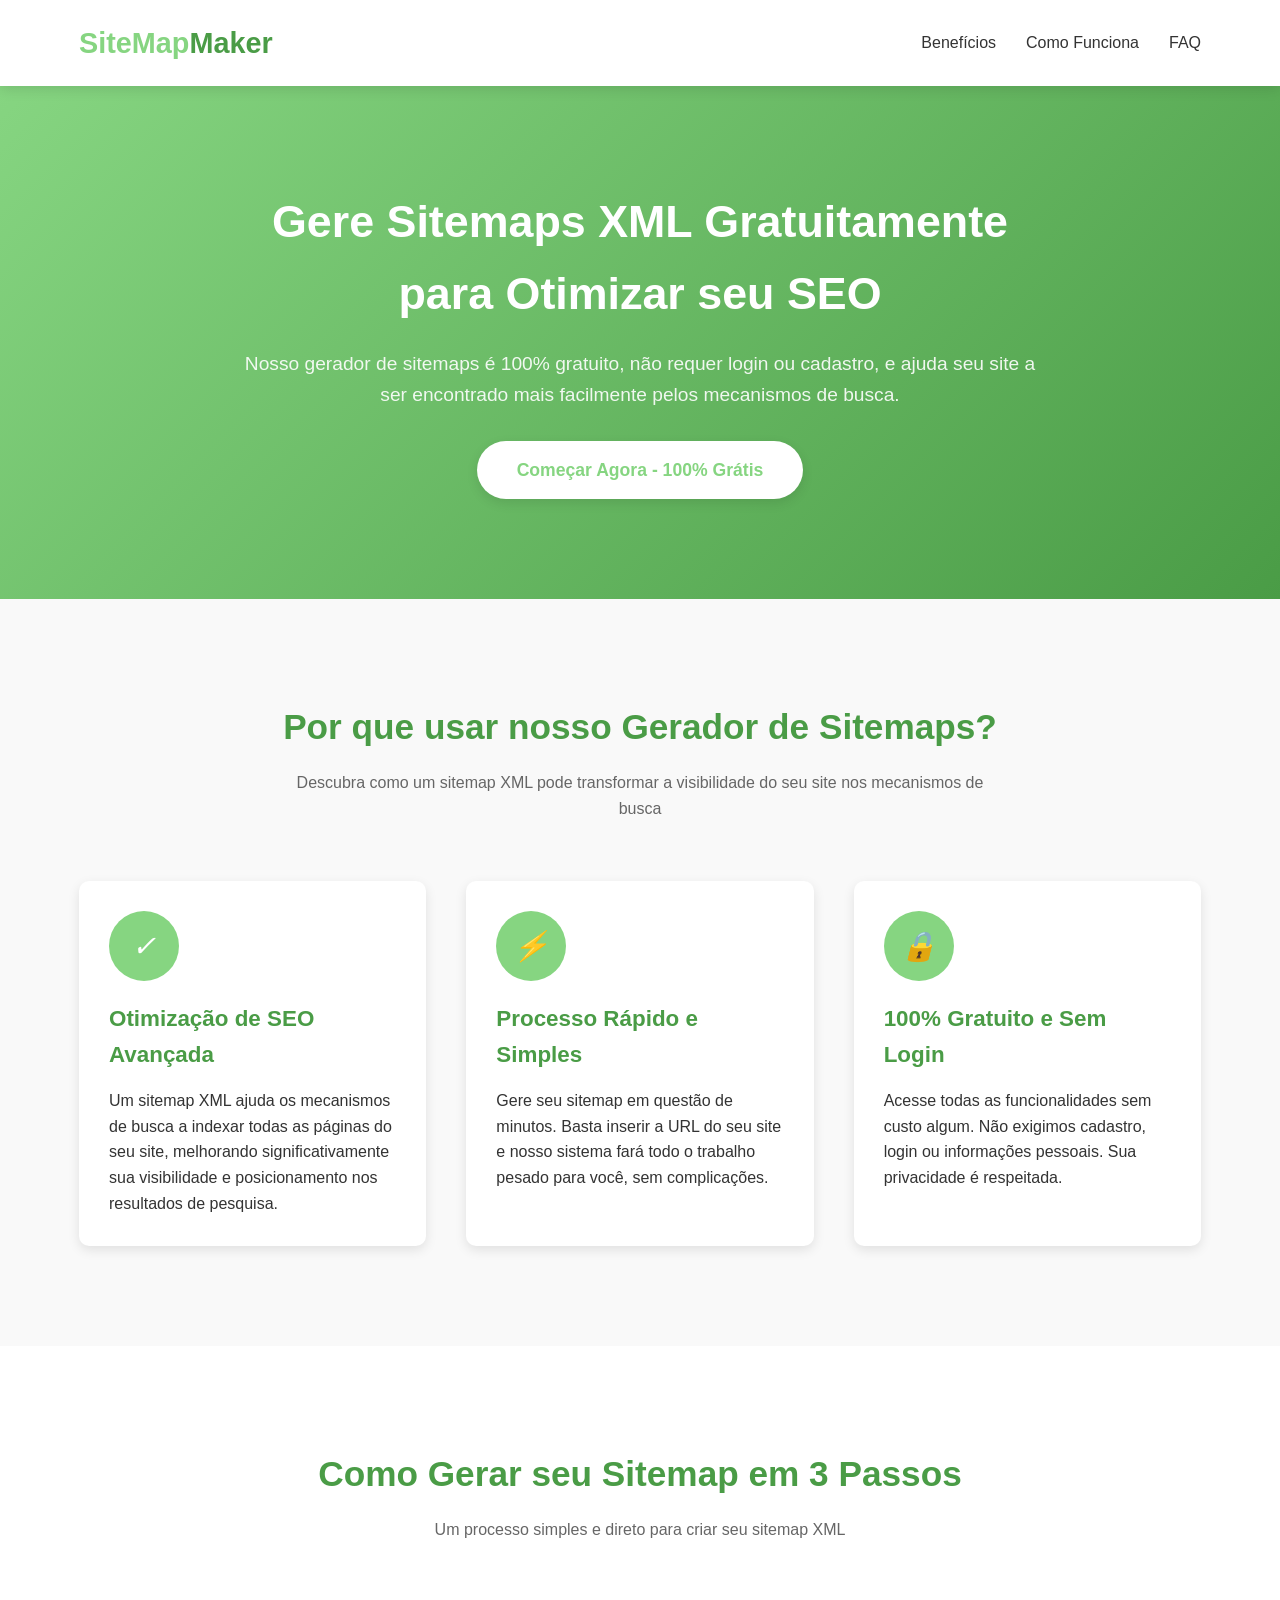
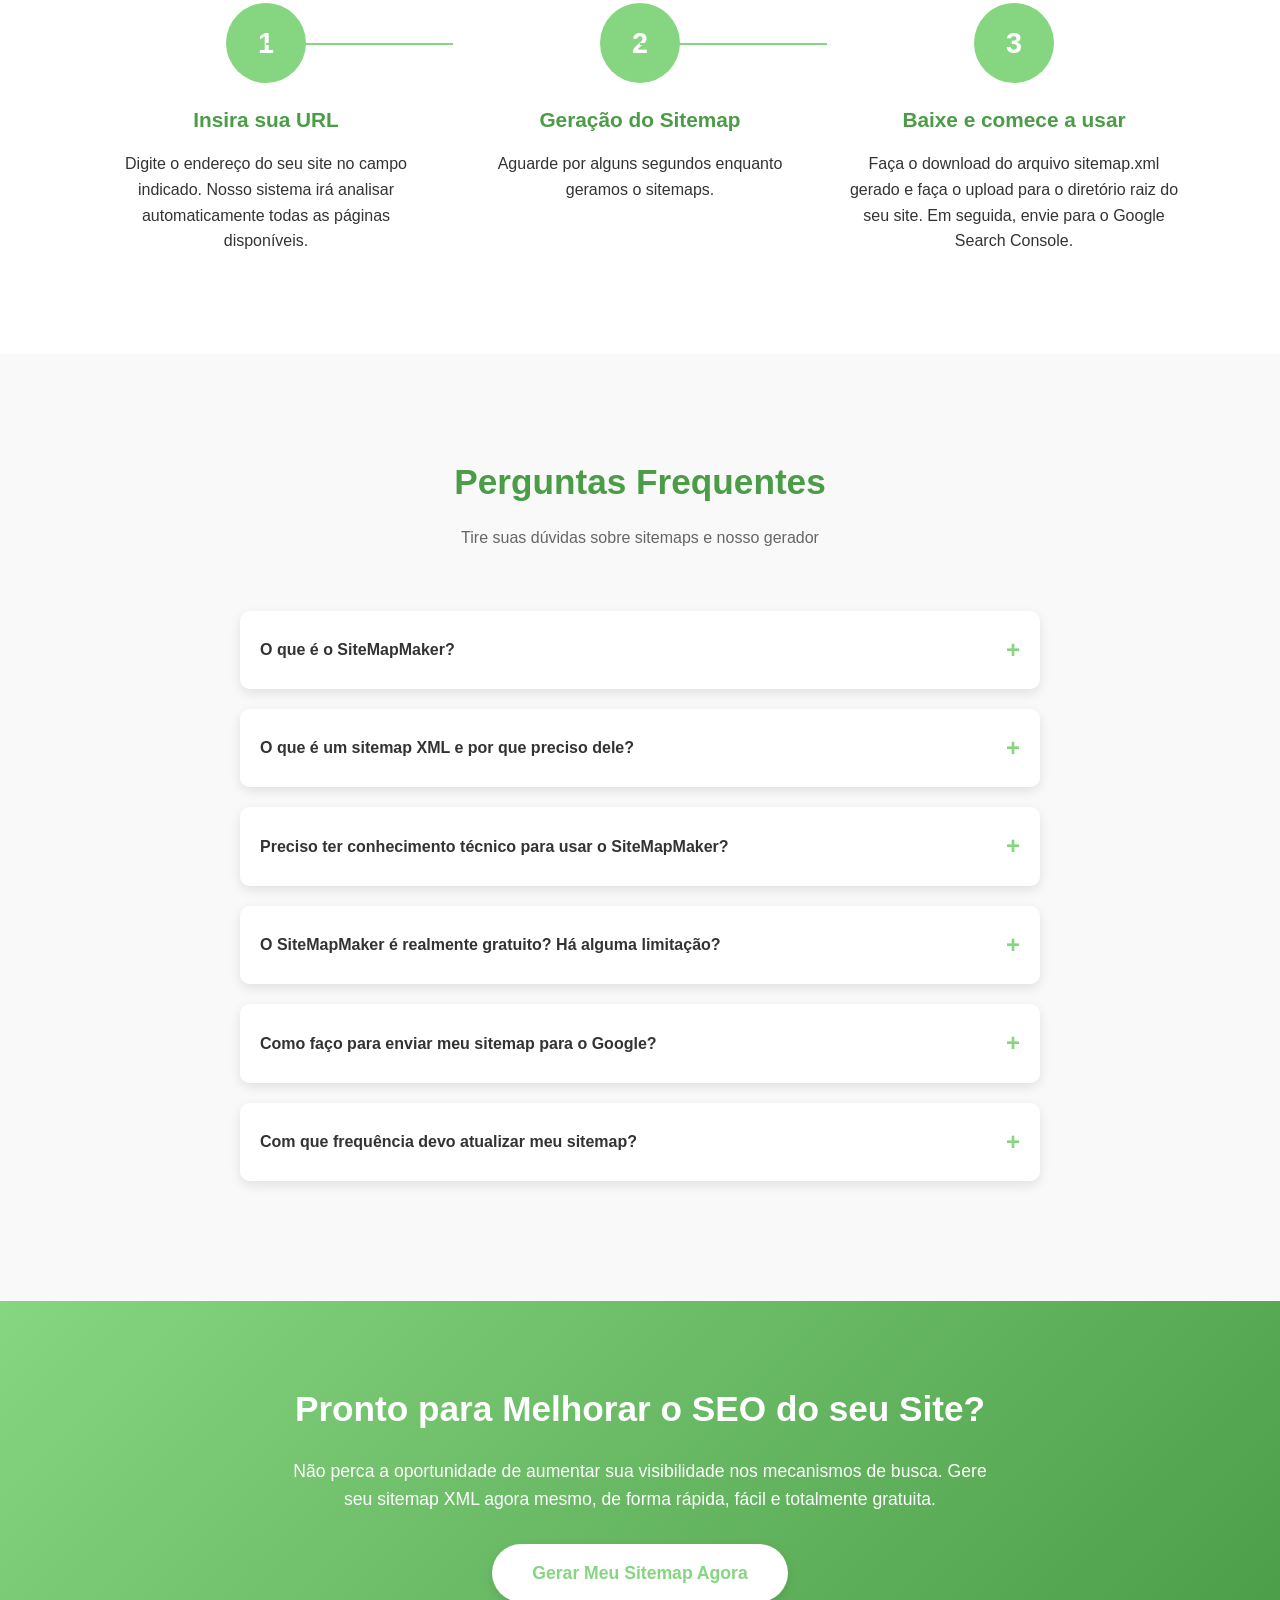
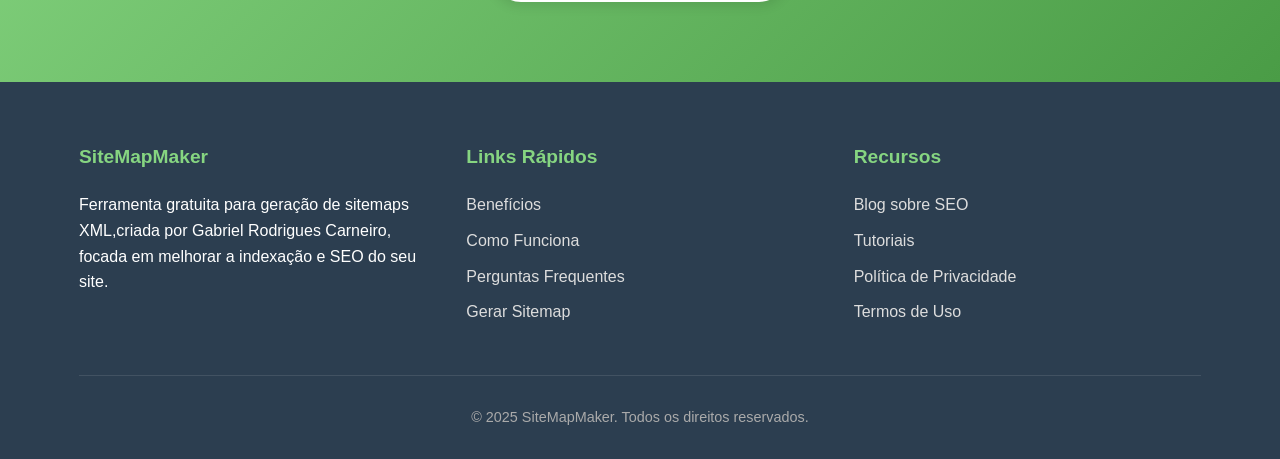
==== index.html @ 9050dab9 "first commit" ====
<!DOCTYPE html>
<html lang="pt-BR">
<head>
  <meta charset="UTF-8">
  <meta name="viewport" content="width=device-width, initial-scale=1.0">
  <meta name="description" content="SiteMapMaker - Gere sitemaps XML gratuitamente para otimizar seu SEO. Ferramenta 100% gratuita, sem necessidade de login ou cadastro.">
  <meta name="keywords" content="sitemap, gerador sitemap, SEO, otimização, XML, google, buscadores,SiteMapMaker">
  <title>SiteMapMaker - Gerador de Sitemaps Gratuito para SEO</title>
  <link rel="stylesheet" href="css/index.css">
</head>
<body>
  <!-- Header -->
  <header>
    <div class="container">
      <div class="header-content">
        <div class="logo">
          <h1>SiteMap<span>Maker</span></h1>
        </div>
        <nav>
          <ul>
            <li><a href="#benefits">Benefícios</a></li>
            <li><a href="#how-it-works">Como Funciona</a></li>
            <li><a href="#faq">FAQ</a></li>
          </ul>
        </nav>
      </div>
    </div>
  </header>

  <!-- Hero Section -->
  <section class="hero">
    <div class="container">
      <div class="hero-content">
        <h2>Gere Sitemaps XML Gratuitamente para Otimizar seu SEO</h2>
        <p>
          Nosso gerador de sitemaps é 100% gratuito, não requer login ou cadastro, e ajuda seu site a ser encontrado mais facilmente pelos mecanismos de busca.
        </p>
        <a href="generate-sitemap.html" class="cta-button">Começar Agora - 100% Grátis</a>
      </div>
    </div>
  </section>

  <!-- Benefits Section -->
  <section class="benefits" id="benefits">
    <div class="container">
      <div class="section-title">
        <h2>Por que usar nosso Gerador de Sitemaps?</h2>
        <p>
          Descubra como um sitemap XML pode transformar a visibilidade do seu site nos mecanismos de busca
        </p>
      </div>
      <div class="benefits-grid">
        <div class="benefit-card">
          <div class="benefit-icon">
            <i>✓</i>
          </div>
          <h3>Otimização de SEO Avançada</h3>
          <p>
            Um sitemap XML ajuda os mecanismos de busca a indexar todas as páginas do seu site, melhorando significativamente sua visibilidade e posicionamento nos resultados de pesquisa.
          </p>
        </div>
        <div class="benefit-card">
          <div class="benefit-icon">
            <i>⚡</i>
          </div>
          <h3>Processo Rápido e Simples</h3>
          <p>
            Gere seu sitemap em questão de minutos. Basta inserir a URL do seu site e nosso sistema fará todo o trabalho pesado para você, sem complicações.
          </p>
        </div>
        <div class="benefit-card">
          <div class="benefit-icon">
            <i>🔒</i>
          </div>
          <h3>100% Gratuito e Sem Login</h3>
          <p>
            Acesse todas as funcionalidades sem custo algum. Não exigimos cadastro, login ou informações pessoais. Sua privacidade é respeitada.
          </p>
        </div>
      </div>
    </div>
  </section>

   
  <section class="how-it-works" id="how-it-works">
    <div class="container">
      <div class="section-title">
        <h2>Como Gerar seu Sitemap em 3 Passos</h2>
        <p>
          Um processo simples e direto para criar seu sitemap XML
        </p>
      </div>
      <div class="steps">
        <div class="step">
          <div class="step-number">
            1
          </div>
          <h3>Insira sua URL</h3>
          <p>
            Digite o endereço do seu site no campo indicado. Nosso sistema irá analisar automaticamente todas as páginas disponíveis.
          </p>
        </div>
        <div class="step">
          <div class="step-number">
            2
          </div>
          <h3>Geração do Sitemap</h3>
          <p>
            Aguarde por alguns segundos enquanto geramos o sitemaps.
          </p>
        </div>
        <div class="step">
          <div class="step-number">
            3
          </div>
          <h3>Baixe e comece a usar</h3>
          <p>
            Faça o download do arquivo sitemap.xml gerado e faça o upload para o diretório raiz do seu site. Em seguida, envie para o Google Search Console.
          </p>
        </div>
      </div>
    </div>
  </section>

  <!-- FAQ Section -->
  <section class="faq" id="faq">
    <div class="container">
      <div class="section-title">
        <h2>Perguntas Frequentes</h2>
        <p>
          Tire suas dúvidas sobre sitemaps e nosso gerador
        </p>
      </div>
      <div class="faq-container">
        
        <div class="faq-item">
          <div class="faq-question">
            O que é o SiteMapMaker?
          </div>
          <div class="faq-answer">
            <p>
              O SiteMapMaker é um gerador de sitemaps 100% gratuito, desenvolvido por Gabriel Rodrigues Carneiro.
            </p>
          </div>
        </div>
        
        <div class="faq-item">
          <div class="faq-question">
            O que é um sitemap XML e por que preciso dele?
          </div>
          <div class="faq-answer">
            <p>
              Um sitemap XML é um arquivo que lista todas as páginas importantes do seu site, ajudando os mecanismos de busca como Google, Bing e outros a descobrirem, rastrearem e indexarem seu conteúdo de forma mais eficiente. É especialmente útil para sites grandes, novos sites com poucos links externos, ou sites com conteúdo que não está adequadamente ligado através de links internos.
            </p>
          </div>
        </div>
        <div class="faq-item">
          <div class="faq-question">
            Preciso ter conhecimento técnico para usar o SiteMapMaker?
          </div>
          <div class="faq-answer">
            <p>
              Não! Nosso gerador foi desenvolvido para ser extremamente simples de usar, mesmo para quem não tem conhecimentos técnicos. Basta inserir a URL do seu site e seguir os passos intuitivos. O processo é totalmente guiado e não requer qualquer experiência prévia com sitemaps ou SEO.
            </p>
          </div>
        </div>
        <div class="faq-item">
          <div class="faq-question">
            O SiteMapMaker é realmente gratuito? Há alguma limitação?
          </div>
          <div class="faq-answer">
            <p>
              Sim, nosso serviço é 100% gratuito e não impomos limitações significativas para a maioria dos sites. Você pode gerar sitemaps para sites com até 500 páginas sem custo algum. Para sites maiores, oferecemos opções premium a preços acessíveis, mas a versão gratuita atende perfeitamente a maioria das necessidades.
            </p>
          </div>
        </div>
        <div class="faq-item">
          <div class="faq-question">
            Como faço para enviar meu sitemap para o Google?
          </div>
          <div class="faq-answer">
            <p>
              Após gerar e baixar seu sitemap.xml, faça o upload para o diretório raiz do seu site (normalmente a mesma pasta onde está seu arquivo index.html). Em seguida, acesse o Google Search Console, selecione sua propriedade, vá até "Sitemaps" na barra lateral, insira a URL do seu sitemap (ex: https://seusite.com/sitemap.xml) e clique em "Enviar".
            </p>
          </div>
        </div>
        <div class="faq-item">
          <div class="faq-question">
            Com que frequência devo atualizar meu sitemap?
          </div>
          <div class="faq-answer">
            <p>
              Recomendamos atualizar seu sitemap sempre que você adicionar novas páginas significativas ao seu site ou fazer mudanças estruturais importantes. Para sites com conteúdo frequentemente atualizado, uma revisão mensal é uma boa prática. Nosso gerador permite regenerar seu sitemap rapidamente sempre que necessário.
            </p>
          </div>
        </div>
      </div>
    </div>
  </section>

  <!-- CTA Section -->
  <section class="cta-section">
    <div class="container">
      <h2>Pronto para Melhorar o SEO do seu Site?</h2>
      <p>
        Não perca a oportunidade de aumentar sua visibilidade nos mecanismos de busca. Gere seu sitemap XML agora mesmo, de forma rápida, fácil e totalmente gratuita.
      </p>
      <a href="generate-sitemap.html" class="cta-button">Gerar Meu Sitemap Agora</a>
    </div>
  </section>

  <!-- Footer -->
  <footer>
    <div class="container">
      <div class="footer-content">
        <div class="footer-column">
          <h3>SiteMapMaker</h3>
          <p>
            Ferramenta gratuita para geração de sitemaps XML,criada por Gabriel Rodrigues Carneiro, focada em melhorar a indexação e SEO do seu site.
          </p>
        </div>
        <div class="footer-column">
          <h3>Links Rápidos</h3>
          <ul>
            <li><a href="#benefits">Benefícios</a></li>
            <li><a href="#how-it-works">Como Funciona</a></li>
            <li><a href="#faq">Perguntas Frequentes</a></li>
            <li><a href="generate-sitemap.html">Gerar Sitemap</a></li>
          </ul>
        </div>
        <div class="footer-column">
          <h3>Recursos</h3>
          <ul>
            <li><a href="#">Blog sobre SEO</a></li>
            <li><a href="#">Tutoriais</a></li>
            <li><a href="#">Política de Privacidade</a></li>
            <li><a href="#">Termos de Uso</a></li>
          </ul>
        </div>
      </div>
      <div class="copyright">
        <p>
          &copy; 2025 SiteMapMaker. Todos os direitos reservados.
        </p>
      </div>
    </div>
  </footer>

  <script>
    // FAQ Accordion
    document.querySelectorAll('.faq-question').forEach(question => {
      question.addEventListener('click', () => {
        const item = question.parentNode;
        item.classList.toggle('active');
      });
    });

    // Smooth scrolling for anchor links
    document.querySelectorAll('a[href^="#"]').forEach(anchor => {
      anchor.addEventListener('click', function (e) {
        e.preventDefault();
        const target = document.querySelector(this.getAttribute('href'));
        if (target) {
          target.scrollIntoView({
            behavior: 'smooth',
            block: 'start'
          });
        }
      });
    });
  </script>
</body>
</html>
---- css/index.css ----
:root {
  --primary-color: #86D581;
  --primary-dark: #6BBF67;
  --secondary-color: #F5F5F5;
  --text-color: #333333;
  --light-text: #FFFFFF;
  --background-color: #FFFFFF;
  --section-bg: #F9F9F9;
  --accent-color: #4A9C46;
  --shadow: 0 4px 12px rgba(0, 0, 0, 0.1);
  --transition: all 0.3s ease;
}

* {
  margin: 0;
  padding: 0;
  box-sizing: border-box;
  font-family: 'Segoe UI', Tahoma, Geneva, Verdana, sans-serif;
}

body {
  background-color: var(--background-color);
  color: var(--text-color);
  line-height: 1.6;
}

.container {
  width: 90%;
  max-width: 1200px;
  margin: 0 auto;
  padding: 0 15px;
}

/* Header */
header {
  background-color: var(--background-color);
  box-shadow: var(--shadow);
  position: sticky;
  top: 0;
  z-index: 100;
}

.header-content {
  display: flex;
  justify-content: space-between;
  align-items: center;
  padding: 20px 0;
}

.logo {
  display: flex;
  align-items: center;
}

.logo h1 {
  color: var(--primary-color);
  font-size: 1.8rem;
  font-weight: 700;
}

.logo span {
  color: var(--accent-color);
}

nav ul {
  display: flex;
  list-style: none;
}

nav ul li {
  margin-left: 30px;
}

nav ul li a {
  text-decoration: none;
  color: var(--text-color);
  font-weight: 500;
  transition: var(--transition);
}

nav ul li a:hover {
  color: var(--primary-color);
}

/* Hero Section */
.hero {
  background: linear-gradient(135deg, var(--primary-color) 0%, var(--accent-color) 100%);
  color: var(--light-text);
  padding: 100px 0;
  text-align: center;
}

.hero-content {
  max-width: 800px;
  margin: 0 auto;
}

.hero h2 {
  font-size: 2.8rem;
  margin-bottom: 20px;
  font-weight: 700;
}

.hero p {
  font-size: 1.2rem;
  margin-bottom: 30px;
  opacity: 0.9;
}

.cta-button {
  display: inline-block;
  background-color: var(--light-text);
  color: var(--primary-color);
  padding: 15px 40px;
  border-radius: 50px;
  text-decoration: none;
  font-weight: 700;
  font-size: 1.1rem;
  transition: var(--transition);
  box-shadow: var(--shadow);
}

.cta-button:hover {
  transform: translateY(-5px);
  box-shadow: 0 8px 20px rgba(0, 0, 0, 0.15);
}

/* Benefits Section */
.benefits {
  padding: 100px 0;
  background-color: var(--section-bg);
}

.section-title {
  text-align: center;
  margin-bottom: 60px;
}

.section-title h2 {
  font-size: 2.2rem;
  color: var(--accent-color);
  margin-bottom: 15px;
}

.section-title p {
  color: #666;
  max-width: 700px;
  margin: 0 auto;
}

.benefits-grid {
  display: grid;
  grid-template-columns: repeat(auto-fit, minmax(300px, 1fr));
  gap: 40px;
}

.benefit-card {
  background-color: var(--background-color);
  border-radius: 10px;
  padding: 30px;
  box-shadow: var(--shadow);
  transition: var(--transition);
}

.benefit-card:hover {
  transform: translateY(-10px);
}

.benefit-icon {
  background-color: var(--primary-color);
  width: 70px;
  height: 70px;
  border-radius: 50%;
  display: flex;
  align-items: center;
  justify-content: center;
  margin-bottom: 20px;
}

.benefit-icon i {
  color: var(--light-text);
  font-size: 1.8rem;
}

.benefit-card h3 {
  font-size: 1.4rem;
  margin-bottom: 15px;
  color: var(--accent-color);
}

/* How It Works */
.how-it-works {
  padding: 100px 0;
}

.steps {
  display: flex;
  justify-content: space-between;
  flex-wrap: wrap;
  margin-top: 50px;
}

.step {
  flex: 1;
  min-width: 250px;
  text-align: center;
  padding: 0 20px;
  position: relative;
}

.step:not(:last-child)::after {
  content: '';
  position: absolute;
  top: 40px;
  right: 0;
  width: 50%;
  height: 2px;
  background-color: var(--primary-color);
}

.step-number {
  background-color: var(--primary-color);
  color: var(--light-text);
  width: 80px;
  height: 80px;
  border-radius: 50%;
  display: flex;
  align-items: center;
  justify-content: center;
  font-size: 1.8rem;
  font-weight: 700;
  margin: 0 auto 20px;
}

.step h3 {
  font-size: 1.3rem;
  margin-bottom: 15px;
  color: var(--accent-color);
}

/* FAQ Section */
.faq {
  padding: 100px 0;
  background-color: var(--section-bg);
}

.faq-container {
  max-width: 800px;
  margin: 0 auto;
}

.faq-item {
  margin-bottom: 20px;
  border-radius: 10px;
  overflow: hidden;
  box-shadow: var(--shadow);
}

.faq-question {
  background-color: var(--background-color);
  padding: 20px;
  cursor: pointer;
  display: flex;
  justify-content: space-between;
  align-items: center;
  font-weight: 600;
  transition: var(--transition);
}

.faq-question:hover {
  background-color: #f0f0f0;
}

.faq-question::after {
  content: '+';
  font-size: 1.5rem;
  color: var(--primary-color);
}

.faq-answer {
  background-color: var(--background-color);
  padding: 0 20px;
  max-height: 0;
  overflow: hidden;
  transition: max-height 0.3s ease, padding 0.3s ease;
}

.faq-item.active .faq-answer {
  max-height: 500px;
  padding: 20px;
}

.faq-item.active .faq-question::after {
  content: '-';
}

/* CTA Section */
.cta-section {
  padding: 80px 0;
  background: linear-gradient(135deg, var(--primary-color) 0%, var(--accent-color) 100%);
  color: var(--light-text);
  text-align: center;
}

.cta-section h2 {
  font-size: 2.2rem;
  margin-bottom: 20px;
}

.cta-section p {
  font-size: 1.1rem;
  margin-bottom: 30px;
  max-width: 700px;
  margin-left: auto;
  margin-right: auto;
}

/* Footer */
footer {
  background-color: #2C3E50;
  color: var(--light-text);
  padding: 60px 0 30px;
}

.footer-content {
  display: grid;
  grid-template-columns: repeat(auto-fit, minmax(200px, 1fr));
  gap: 40px;
  margin-bottom: 40px;
}

.footer-column h3 {
  font-size: 1.2rem;
  margin-bottom: 20px;
  color: var(--primary-color);
}

.footer-column ul {
  list-style: none;
}

.footer-column ul li {
  margin-bottom: 10px;
}

.footer-column ul li a {
  color: #DDD;
  text-decoration: none;
  transition: var(--transition);
}

.footer-column ul li a:hover {
  color: var(--primary-color);
}

.copyright {
  text-align: center;
  padding-top: 30px;
  border-top: 1px solid rgba(255, 255, 255, 0.1);
  color: #AAA;
  font-size: 0.9rem;
}

/* Responsive */
@media (max-width: 768px) {
  .header-content {
    flex-direction: column;
    text-align: center;
  }

  nav ul {
    margin-top: 20px;
    justify-content: center;
  }

  nav ul li {
    margin: 0 10px;
  }

  .hero h2 {
    font-size: 2.2rem;
  }

  .steps {
    flex-direction: column;
  }

  .step {
    margin-bottom: 40px;
  }

  .step:not(:last-child)::after {
    display: none;
  }
}
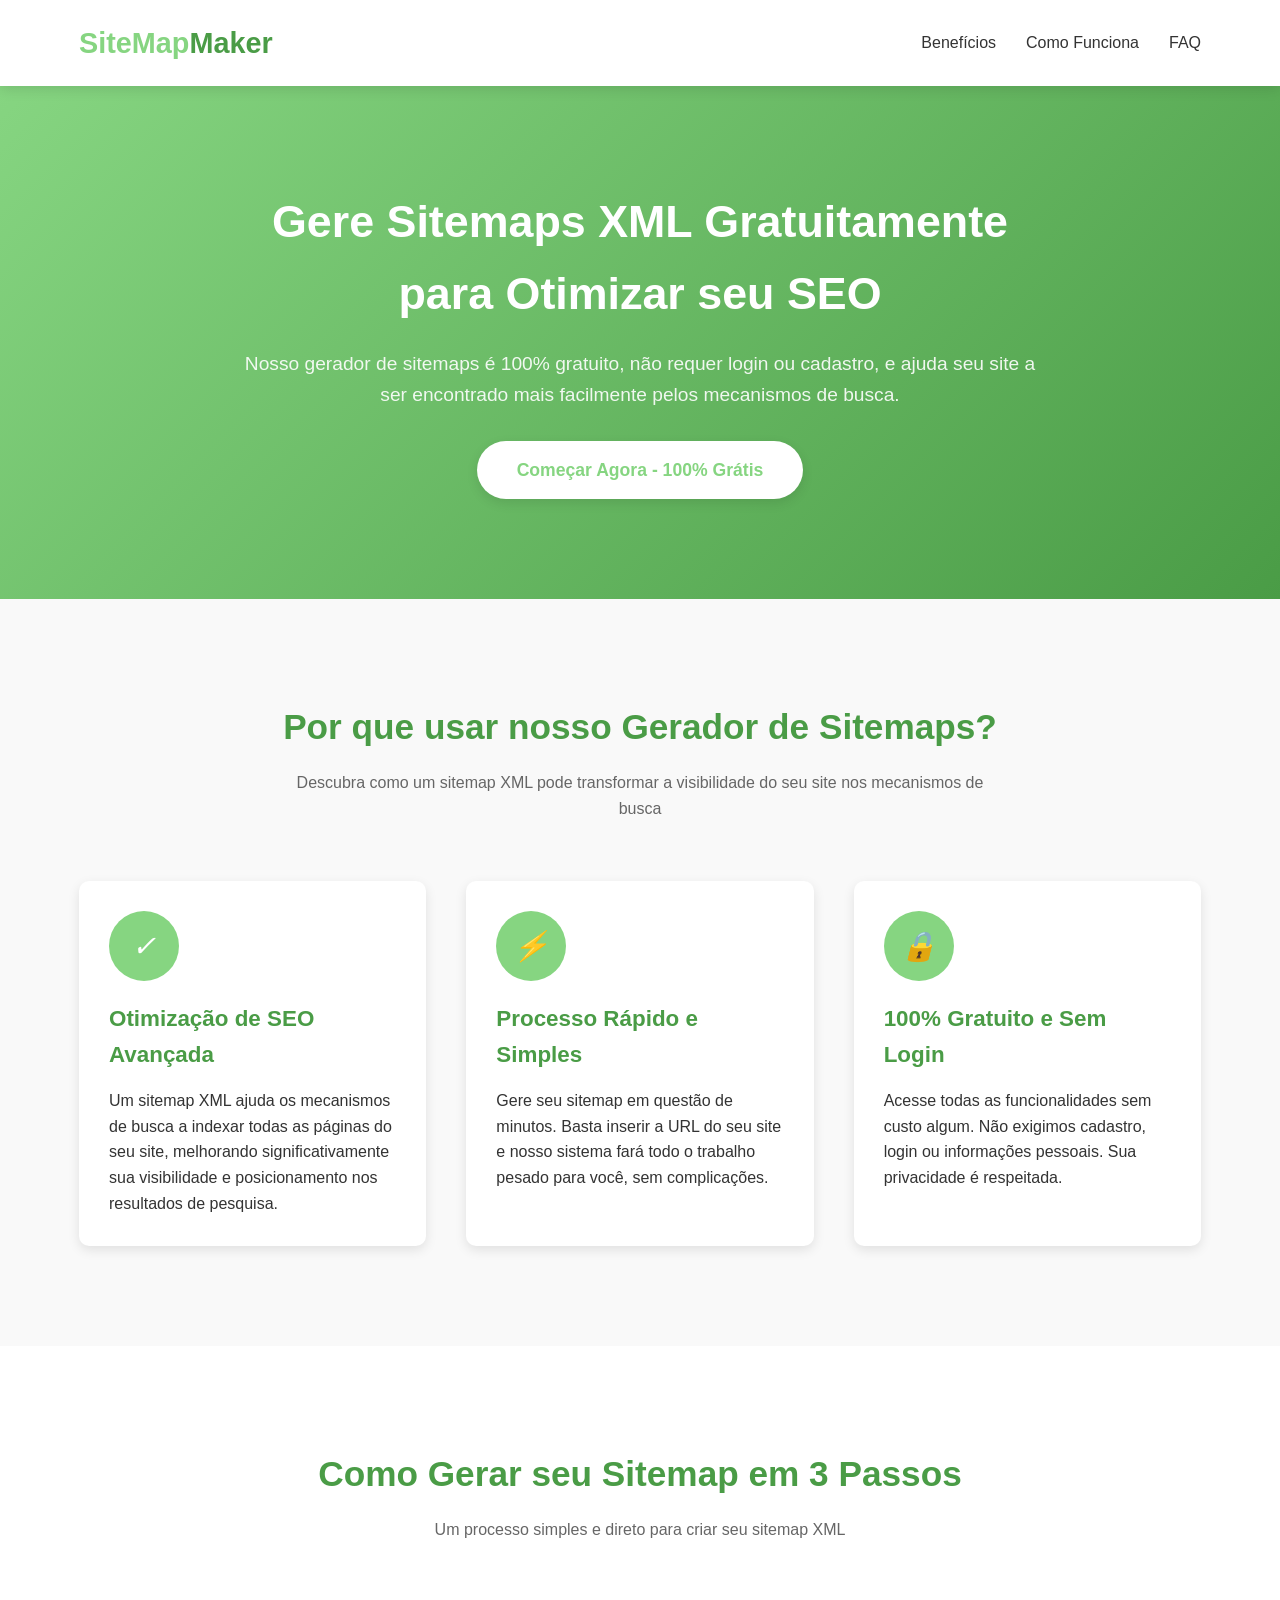
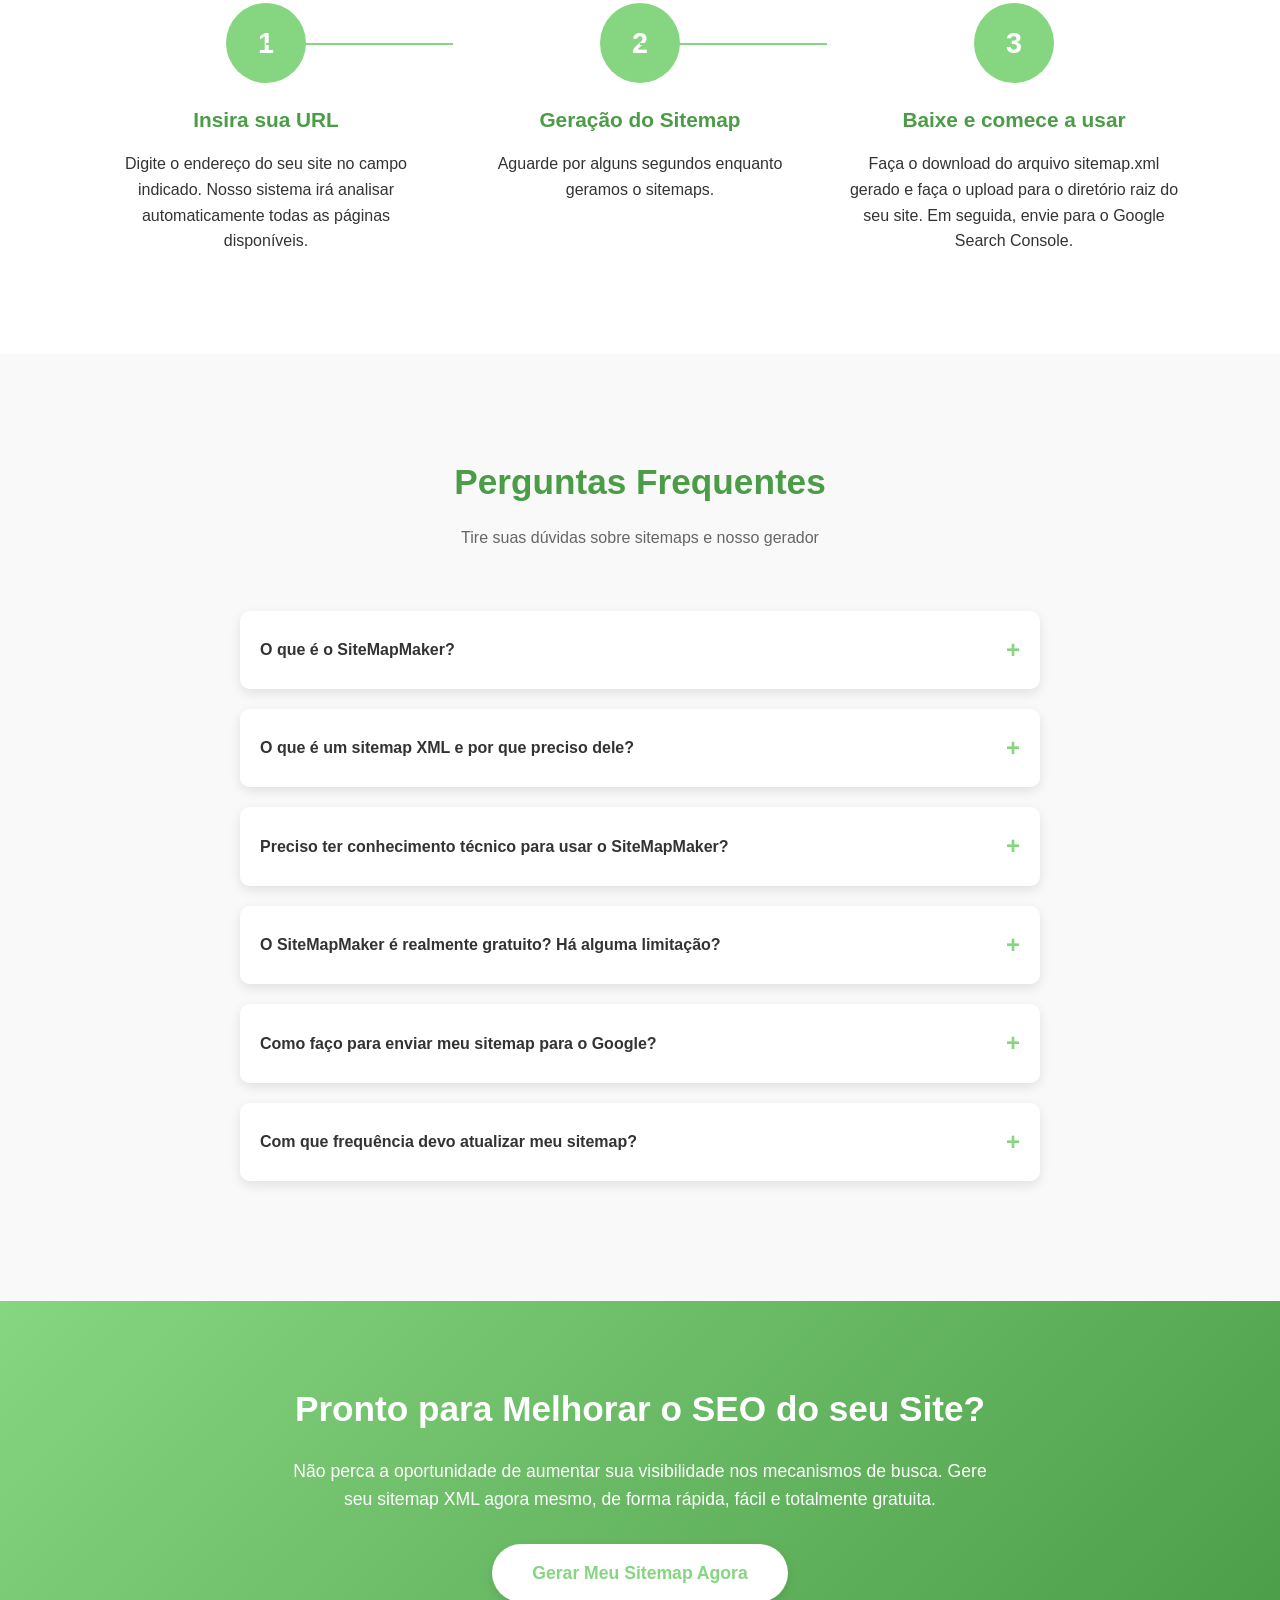
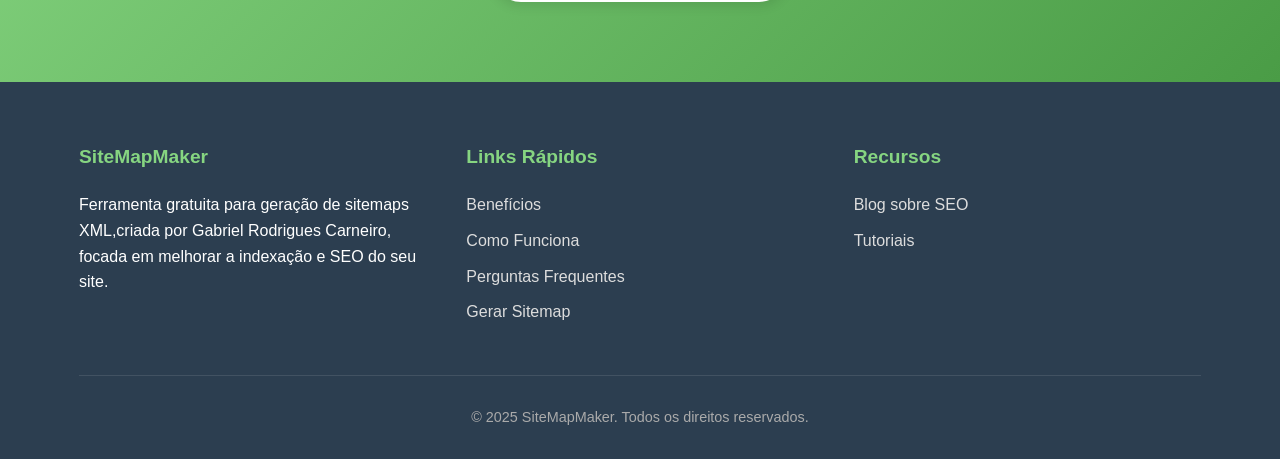
==== commit 99c679fb: "add screen tutorial" ====
--- a/index.html
+++ b/index.html
@@ -232,9 +232,8 @@
           <h3>Recursos</h3>
           <ul>
             <li><a href="#">Blog sobre SEO</a></li>
-            <li><a href="#">Tutoriais</a></li>
-            <li><a href="#">Política de Privacidade</a></li>
-            <li><a href="#">Termos de Uso</a></li>
+            <li><a href="tutorial.html">Tutoriais</a></li>
+            
           </ul>
         </div>
       </div>
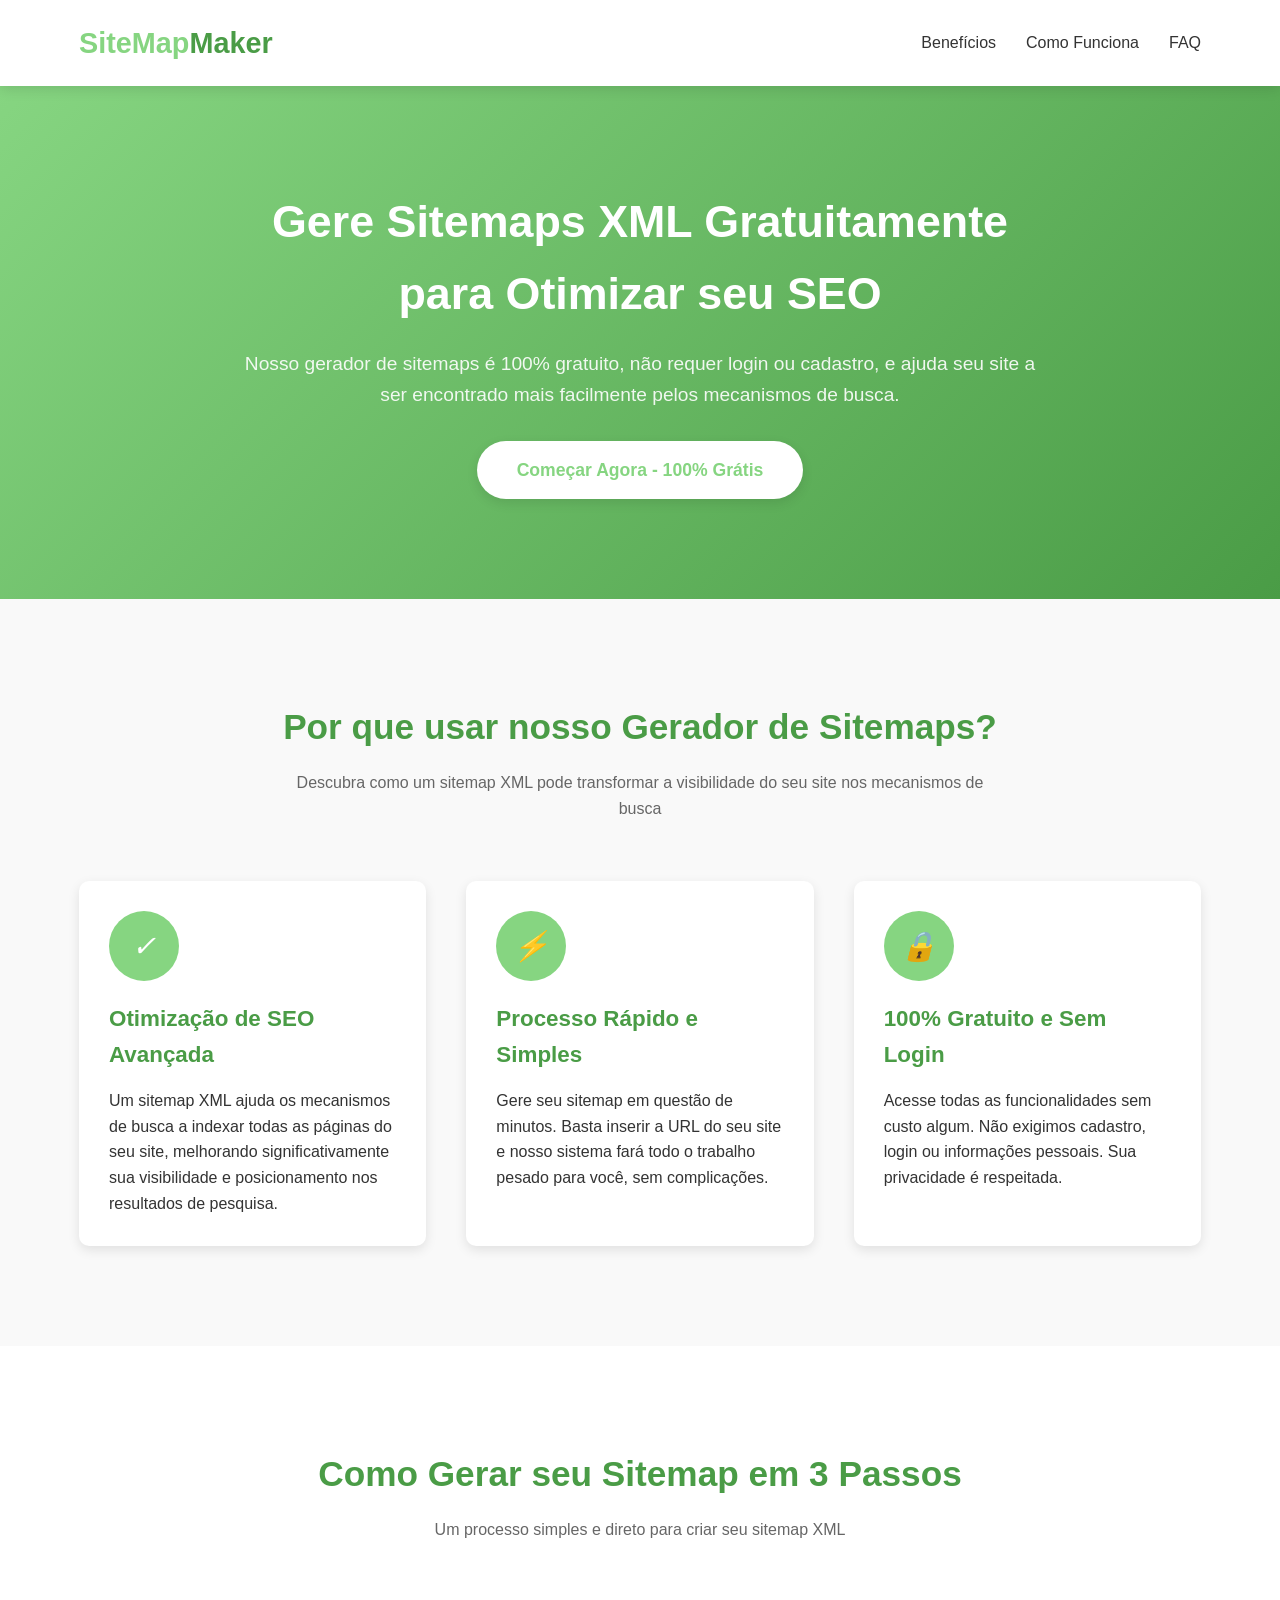
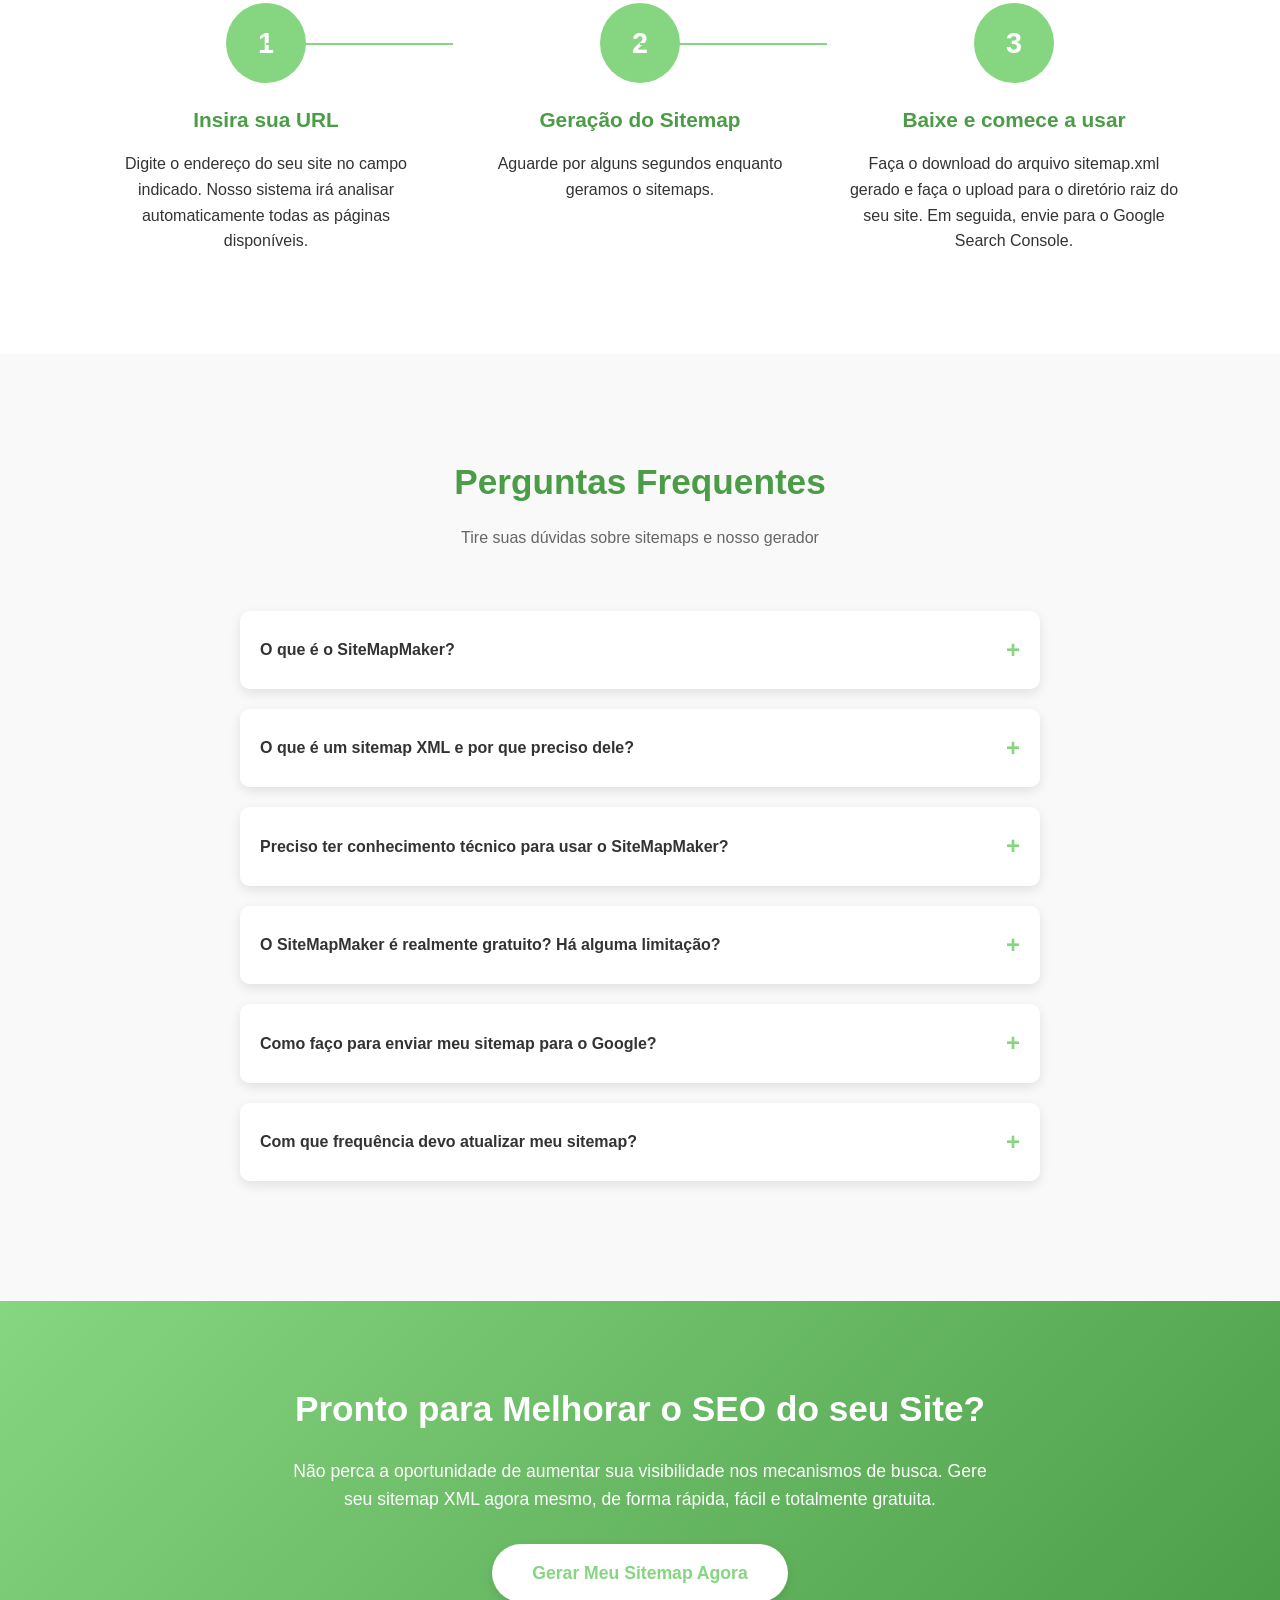
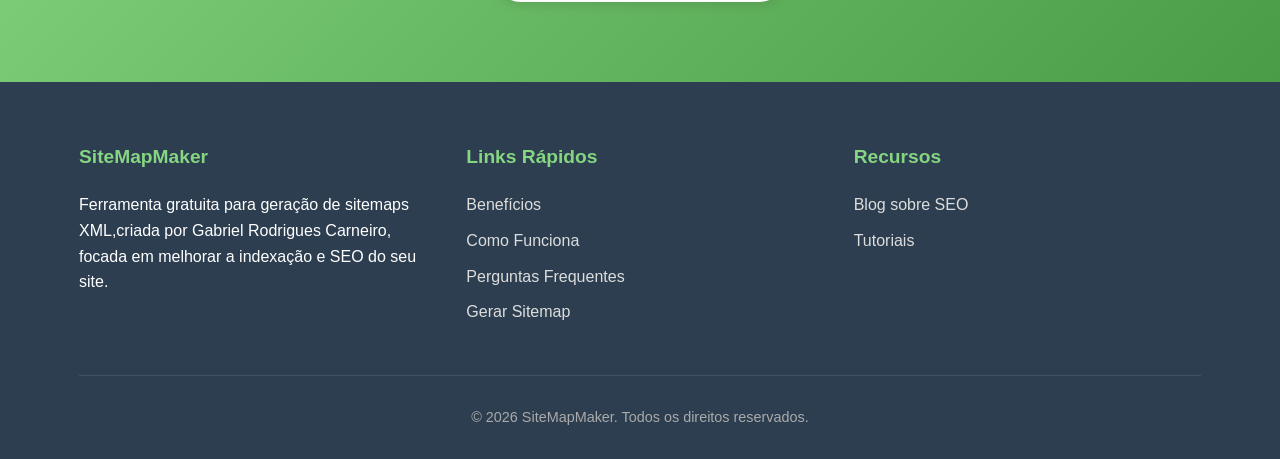
==== commit 83efc9e0: "Update index.html" ====
--- a/index.html
+++ b/index.html
@@ -5,8 +5,12 @@
   <meta name="viewport" content="width=device-width, initial-scale=1.0">
   <meta name="description" content="SiteMapMaker - Gere sitemaps XML gratuitamente para otimizar seu SEO. Ferramenta 100% gratuita, sem necessidade de login ou cadastro.">
   <meta name="keywords" content="sitemap, gerador sitemap, SEO, otimização, XML, google, buscadores,SiteMapMaker">
+  <meta name="google-site-verification" content="R8GKxbg6MvauFyVr1nk5K61I7ufeKQqNnSQGGpJGKAM" />
   <title>SiteMapMaker - Gerador de Sitemaps Gratuito para SEO</title>
   <link rel="stylesheet" href="css/index.css">
+
+  <link rel="icon" href="imgs/logo.jpg" type="image/jpeg">
+
 </head>
 <body>
   <!-- Header -->
@@ -81,7 +85,7 @@
     </div>
   </section>
 
-   
+
   <section class="how-it-works" id="how-it-works">
     <div class="container">
       <div class="section-title">
@@ -132,7 +136,7 @@
         </p>
       </div>
       <div class="faq-container">
-        
+
         <div class="faq-item">
           <div class="faq-question">
             O que é o SiteMapMaker?
@@ -143,7 +147,7 @@
             </p>
           </div>
         </div>
-        
+
         <div class="faq-item">
           <div class="faq-question">
             O que é um sitemap XML e por que preciso dele?
@@ -233,13 +237,13 @@
           <ul>
             <li><a href="#">Blog sobre SEO</a></li>
             <li><a href="tutorial.html">Tutoriais</a></li>
-            
+
           </ul>
         </div>
       </div>
       <div class="copyright">
         <p>
-          &copy; 2025 SiteMapMaker. Todos os direitos reservados.
+          &copy; 2026 SiteMapMaker. Todos os direitos reservados.
         </p>
       </div>
     </div>
@@ -269,4 +273,4 @@
     });
   </script>
 </body>
-</html>+</html>
